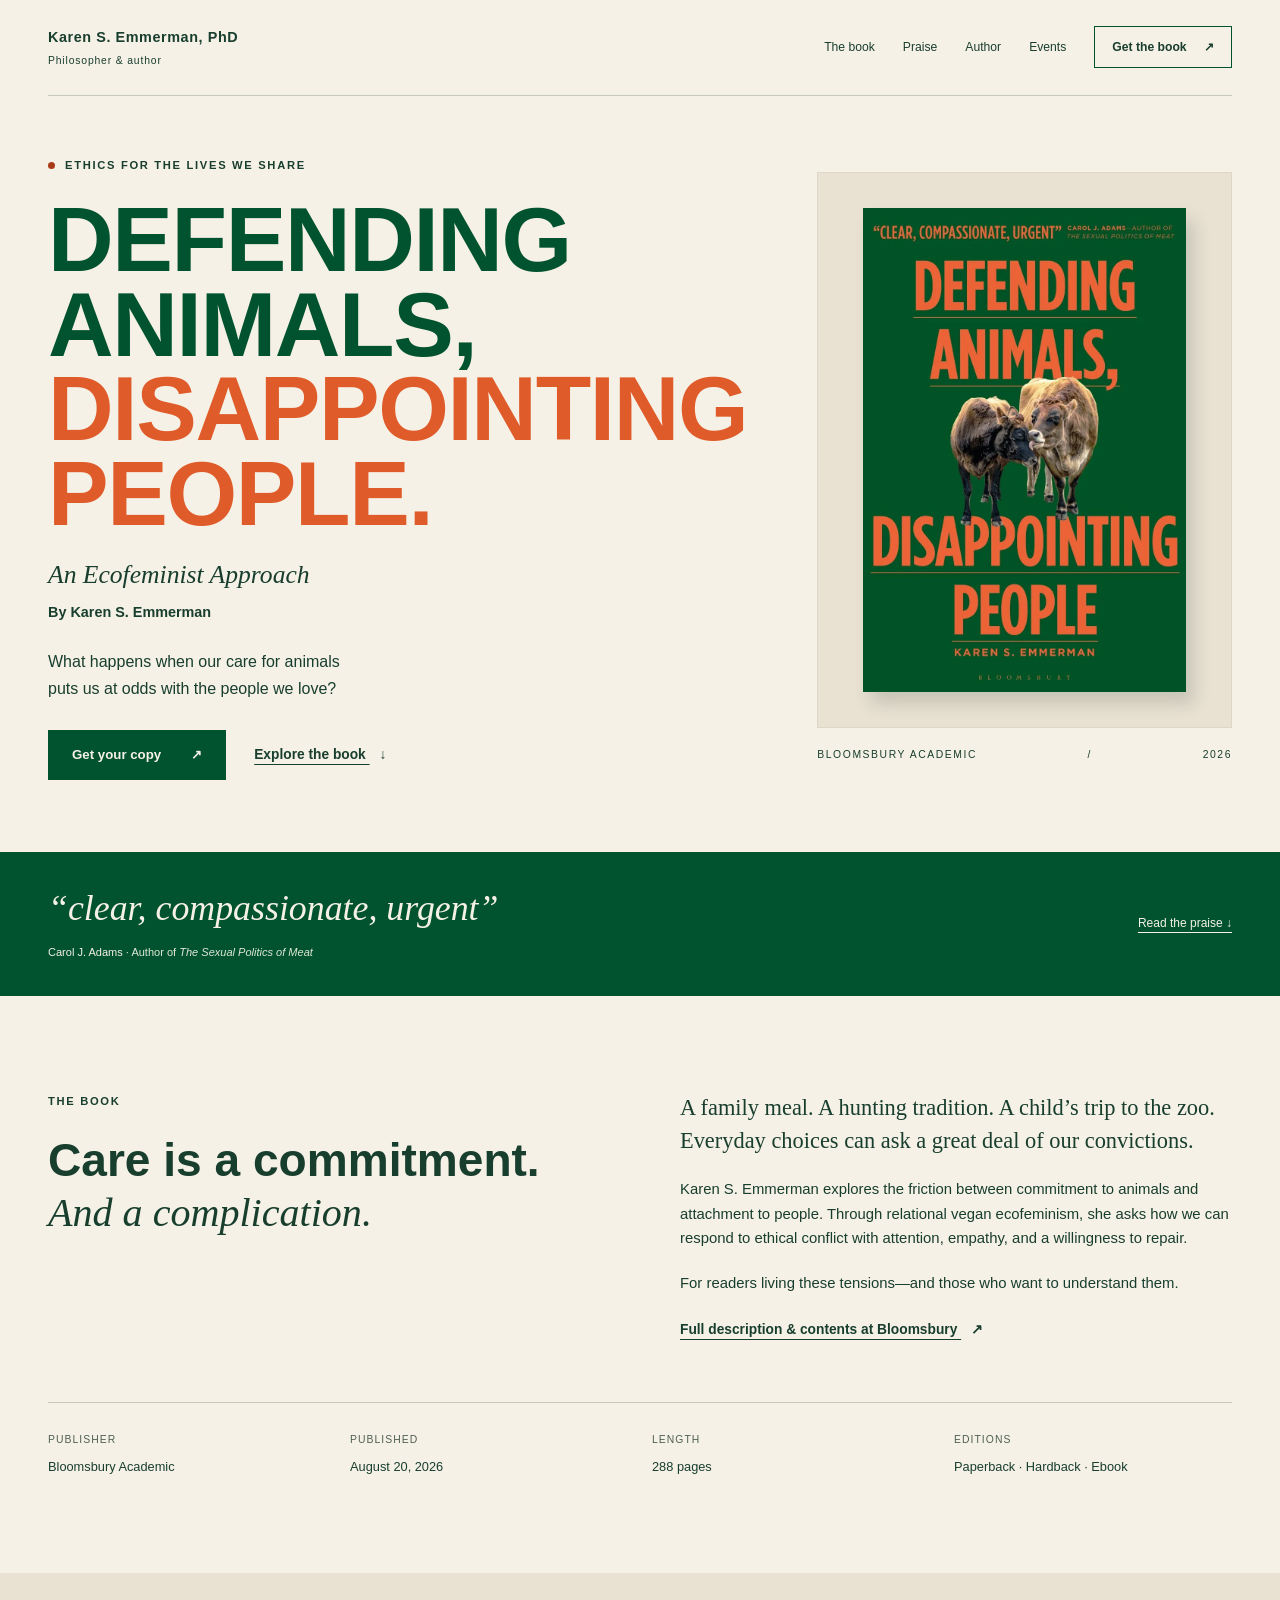
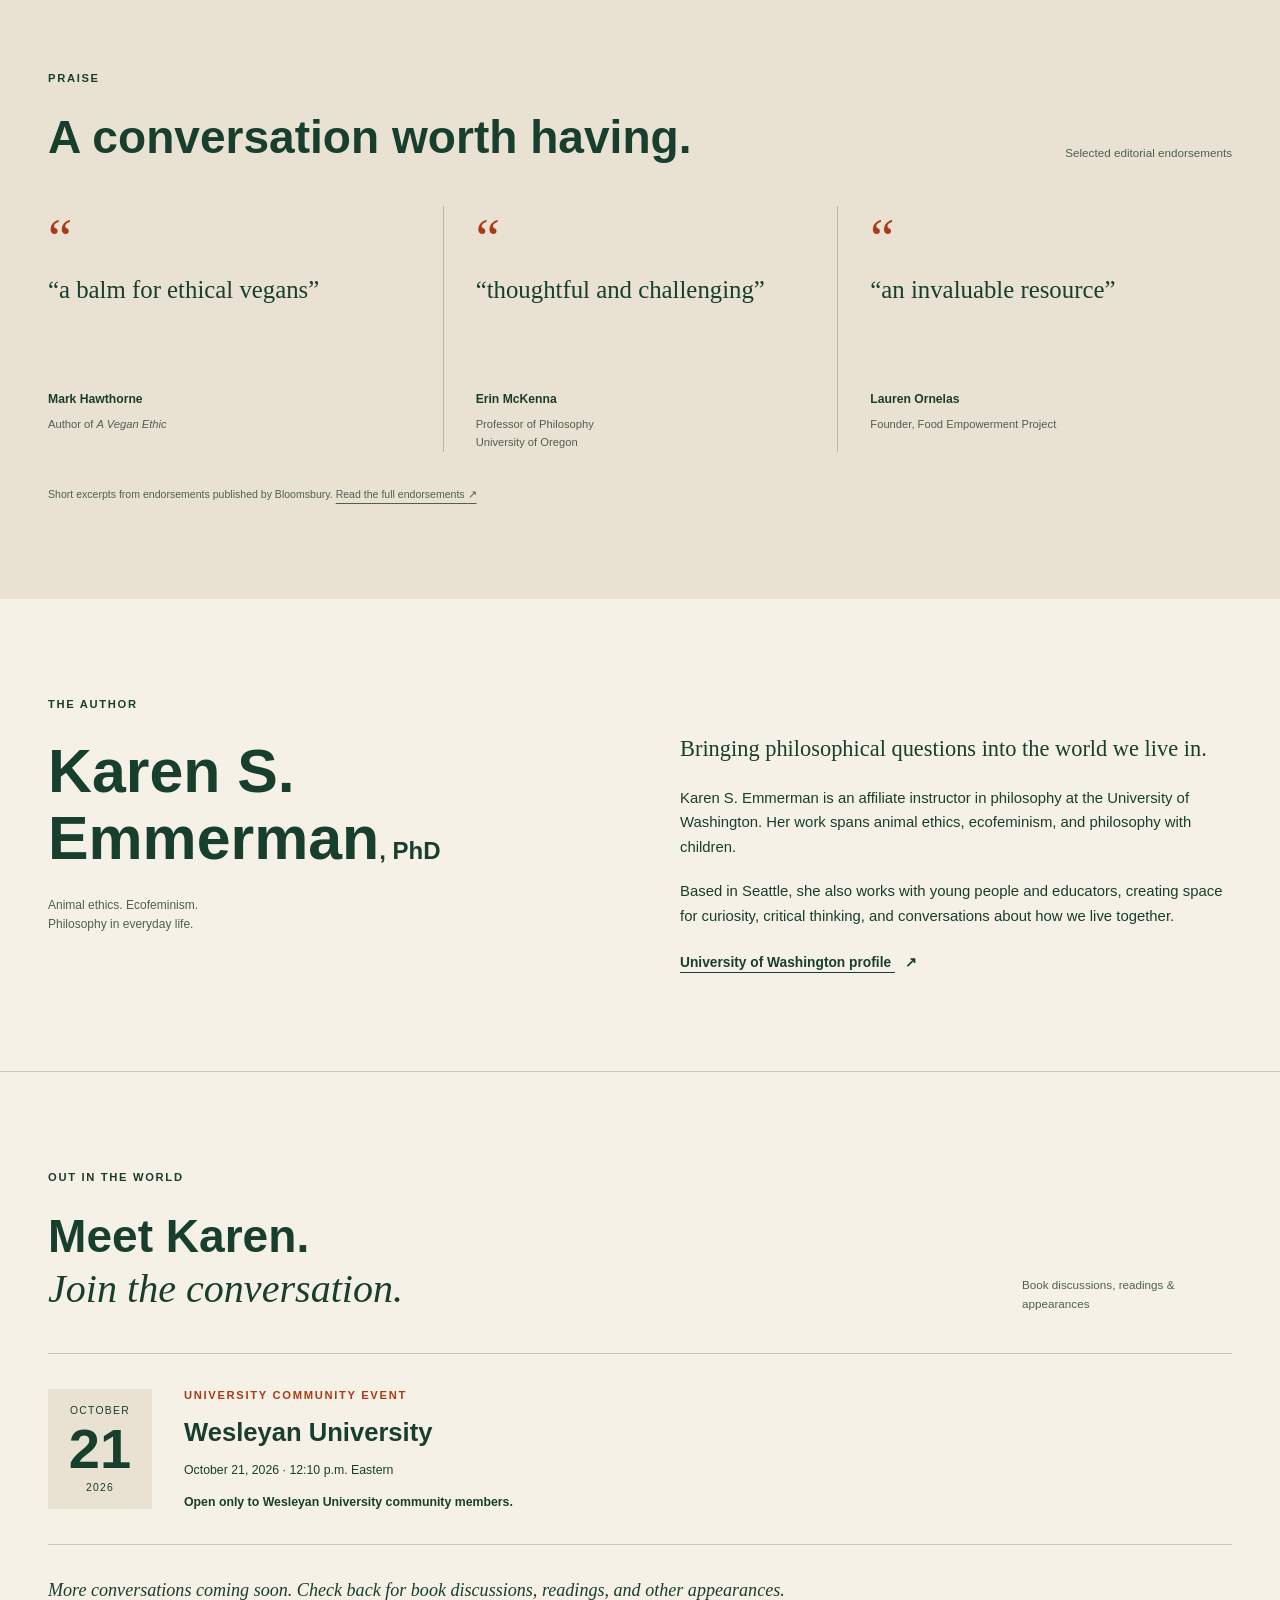
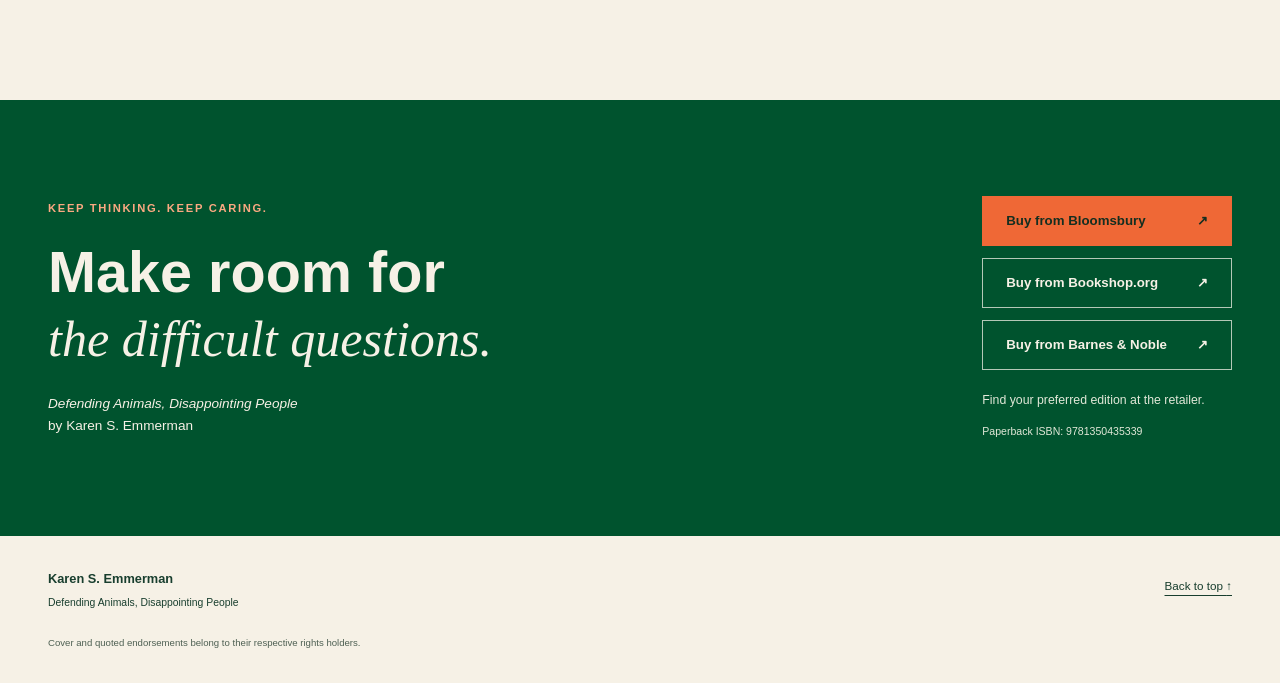
==== index.html @ 598ee252 "rename to  index.html" ====
<!DOCTYPE html>
<!-- saved from url=(0044)https://sensibleorbit.com/defending-animals/ -->
<html lang="en"><head><meta http-equiv="Content-Type" content="text/html; charset=UTF-8">
  
  <meta name="viewport" content="width=device-width, initial-scale=1">
  <meta name="robots" content="noindex, nofollow">
  <meta name="theme-color" content="#00532e">
  <meta name="description" content="Defending Animals, Disappointing People: An Ecofeminist Approach by Karen S. Emmerman. Explore the book, read the praise, and find upcoming author appearances.">
  <title>Defending Animals, Disappointing People — Karen S. Emmerman</title>
  <link rel="icon" href="data:,">
  <link rel="preconnect" href="https://fonts.googleapis.com/">
  <link rel="preconnect" href="https://fonts.gstatic.com/" crossorigin="">
  <link rel="stylesheet" href="./Defending Animals, Disappointing People — Karen S. Emmerman_files/css2">
  <link rel="stylesheet" href="./Defending Animals, Disappointing People — Karen S. Emmerman_files/book.css">
</head>
<body>
  <a class="skip-link" href="https://sensibleorbit.com/defending-animals/#main">Skip to content</a>
  <header class="masthead wrap">
    <a class="author-name" href="https://sensibleorbit.com/defending-animals/#top">Karen S. Emmerman, PhD<span>Philosopher &amp; author</span></a>
    <nav aria-label="Book navigation">
      <a href="https://sensibleorbit.com/defending-animals/#book">The book</a><a href="https://sensibleorbit.com/defending-animals/#praise">Praise</a><a href="https://sensibleorbit.com/defending-animals/#author">Author</a><a href="https://sensibleorbit.com/defending-animals/#events">Events</a>
      <a class="nav-buy" href="https://sensibleorbit.com/defending-animals/#buy">Get the book <span aria-hidden="true">↗</span></a>
    </nav>
  </header>
  <main id="main" tabindex="-1">
    <section class="hero wrap" id="top" aria-labelledby="book-title">
      <div class="hero-copy">
        <p class="eyebrow"><span aria-hidden="true"></span> Ethics for the lives we share</p>
        <h1 id="book-title">Defending<br>animals,<br><span>disappointing<br>people.</span></h1>
        <p class="subtitle">An Ecofeminist Approach</p>
        <p class="byline">By Karen S. Emmerman</p>
        <p class="hero-intro">What happens when our care for animals<br class="wide-only"> puts us at odds with the people we love?</p>
        <div class="actions"><a class="button" href="https://sensibleorbit.com/defending-animals/#buy">Get your copy <span aria-hidden="true">↗</span></a><a class="text-link" href="https://sensibleorbit.com/defending-animals/#book">Explore the book <span aria-hidden="true">↓</span></a></div>
      </div>
      <figure class="cover-stage">
        <div class="cover-surround"><img src="./Defending Animals, Disappointing People — Karen S. Emmerman_files/cover.jpg" alt="Book cover: two cows nuzzle beneath orange lettering on a deep green background." width="852" height="1278" fetchpriority="high"></div>
        <figcaption>Bloomsbury Academic <span aria-hidden="true">/</span> 2026</figcaption>
      </figure>
    </section>

    <section class="opening-quote" aria-label="Featured praise">
      <div class="wrap"><blockquote><p>“clear, compassionate, urgent”</p><footer>Carol J. Adams <span>· Author of <cite>The Sexual Politics of Meat</cite></span></footer></blockquote><a href="https://sensibleorbit.com/defending-animals/#praise">Read the praise <span aria-hidden="true">↓</span></a></div>
    </section>

    <section class="section wrap overview" id="book" aria-labelledby="overview-title">
      <div><p class="eyebrow">The book</p><h2 id="overview-title">Care is a commitment.<br><em>And a complication.</em></h2></div>
      <div class="overview-copy"><p class="lead">A family meal. A hunting tradition. A child’s trip to the zoo. Everyday choices can ask a great deal of our convictions.</p><p>Karen S. Emmerman explores the friction between commitment to animals and attachment to people. Through relational vegan ecofeminism, she asks how we can respond to ethical conflict with attention, empathy, and a willingness to repair.</p><p>For readers living these tensions—and those who want to understand them.</p><a class="text-link" href="https://www.bloomsbury.com/us/defending-animals-disappointing-people-9781350435346/">Full description &amp; contents at Bloomsbury <span aria-hidden="true">↗</span></a></div>
      <dl class="book-facts"><div><dt>Publisher</dt><dd>Bloomsbury Academic</dd></div><div><dt>Published</dt><dd>August 20, 2026</dd></div><div><dt>Length</dt><dd>288 pages</dd></div><div><dt>Editions</dt><dd>Paperback · Hardback · Ebook</dd></div></dl>
    </section>

    <section class="praise section" id="praise" aria-labelledby="praise-title">
      <div class="wrap"><div class="section-heading"><div><p class="eyebrow">Praise</p><h2 id="praise-title">A conversation worth having.</h2></div><p>Selected editorial endorsements</p></div>
        <div class="praise-grid">
          <figure><span class="quote-mark" aria-hidden="true">“</span><blockquote><p>“a balm for ethical vegans”</p></blockquote><figcaption><strong>Mark Hawthorne</strong><span>Author of <cite>A Vegan Ethic</cite></span></figcaption></figure>
          <figure><span class="quote-mark" aria-hidden="true">“</span><blockquote><p>“thoughtful and challenging”</p></blockquote><figcaption><strong>Erin McKenna</strong><span>Professor of Philosophy<br>University of Oregon</span></figcaption></figure>
          <figure><span class="quote-mark" aria-hidden="true">“</span><blockquote><p>“an invaluable resource”</p></blockquote><figcaption><strong>Lauren Ornelas</strong><span>Founder, Food Empowerment Project</span></figcaption></figure>
        </div>
        <p class="source-note">Short excerpts from endorsements published by Bloomsbury. <a href="https://www.bloomsbury.com/us/defending-animals-disappointing-people-9781350435346/">Read the full endorsements <span aria-hidden="true">↗</span></a></p>
      </div>
    </section>

    <section class="section wrap author-section" id="author" aria-labelledby="author-title">
      <div class="author-title"><p class="eyebrow">The author</p><h2 id="author-title">Karen S.<br>Emmerman<span>, PhD</span></h2><p>Animal ethics. Ecofeminism.<br>Philosophy in everyday life.</p></div>
      <div class="author-copy"><p class="lead">Bringing philosophical questions into the world we live in.</p><p>Karen S. Emmerman is an affiliate instructor in philosophy at the University of Washington. Her work spans animal ethics, ecofeminism, and philosophy with children.</p><p>Based in Seattle, she also works with young people and educators, creating space for curiosity, critical thinking, and conversations about how we live together.</p><a class="text-link" href="https://phil.washington.edu/people/karen-s-emmerman">University of Washington profile <span aria-hidden="true">↗</span></a></div>
    </section>

    <section class="events section" id="events" aria-labelledby="events-title">
      <div class="wrap"><div class="section-heading"><div><p class="eyebrow">Out in the world</p><h2 id="events-title">Meet Karen.<br><em>Join the conversation.</em></h2></div><p>Book discussions, readings &amp; appearances</p></div>
        <!-- Add verified upcoming appearances above this permanent message. Remove completed events and their source notes after their date; keep this section and message even when no events are listed. See docs/book-page.md. -->
        <article class="event-row" aria-labelledby="event-oct21-title">
          <time class="date-block" datetime="2026-10-21T12:10:00-04:00"><span>October</span><strong>21</strong><span>2026</span></time>
          <div class="event-copy"><p class="eyebrow">University community event</p><h3 id="event-oct21-title">Wesleyan University</h3><p>October 21, 2026 · 12:10 p.m. Eastern</p><p><strong>Open only to Wesleyan University community members.</strong></p></div>
        </article>
        <p class="events-follow">More conversations coming soon. Check back for book discussions, readings, and other appearances.</p>
      </div>
    </section>

    <section class="buy section" id="buy" aria-labelledby="buy-title"><div class="wrap buy-inner"><div><p class="eyebrow">Keep thinking. Keep caring.</p><h2 id="buy-title">Make room for<br><em>the difficult questions.</em></h2><p><cite>Defending Animals, Disappointing People</cite><br>by Karen S. Emmerman</p></div><div class="buy-options"><a class="button button-orange" href="https://www.bloomsbury.com/us/defending-animals-disappointing-people-9781350435339/">Buy from Bloomsbury <span aria-hidden="true">↗</span></a><a class="button button-retailer" href="https://bookshop.org/p/books/defending-animals-disappointing-people/f3b79b08ce1583c4">Buy from Bookshop.org <span aria-hidden="true">↗</span></a><a class="button button-retailer" href="https://www.barnesandnoble.com/w/defending-animals-disappointing-people-karen-s-emmerman/1148937877?ean=9781350435339">Buy from Barnes &amp; Noble <span aria-hidden="true">↗</span></a><p>Find your preferred edition at the retailer.</p><p class="isbn">Paperback ISBN: 9781350435339</p></div></div></section>
  </main>
  <footer class="footer wrap"><p>Karen S. Emmerman <span>Defending Animals, Disappointing People</span></p><a href="https://sensibleorbit.com/defending-animals/#top">Back to top <span aria-hidden="true">↑</span></a><small>Cover and quoted endorsements belong to their respective rights holders.</small></footer>


</body></html>
---- Defending Animals, Disappointing People — Karen S. Emmerman_files/book.css ----
:root{--forest:#00532e;--ink:#183e2e;--orange:#ef6836;--title-orange:#df5c2a;--rust:#a93b18;--paper:#f6f1e6;--sand:#e9e2d3;--muted:#4e6053;--line:#c6c9b9;--display:'Barlow Condensed','Arial Narrow',Impact,sans-serif;--body:'DM Sans',Arial,sans-serif}
*{box-sizing:border-box}html{scroll-behavior:smooth;scroll-padding-top:24px}body{margin:0;background:var(--paper);color:var(--ink);font:16px/1.65 var(--body)}a{color:inherit;text-underline-offset:5px}a:hover{text-decoration-thickness:2px}a:focus-visible{outline:3px solid var(--rust);outline-offset:6px}.buy a:focus-visible{outline-color:var(--paper)}img{max-width:100%;height:auto;display:block}p,figure,blockquote{margin:0}p+p{margin-top:20px}h1,h2,h3{margin:0;line-height:1.08}h2{font:600 clamp(2.1rem,3.6vw,3.25rem)/1.1 var(--display)}h2 em{font:italic .87em/1.2 Georgia,serif}h3{font:600 1.6rem/1.2 var(--display)}.wrap{width:min(1184px,calc(100% - 96px));margin-inline:auto}.section{padding-block:96px}.eyebrow{font-size:.7rem;font-weight:700;letter-spacing:.15em;text-transform:uppercase}.eyebrow+h2{margin-top:24px}.text-link{font-size:.86rem;font-weight:600}.text-link span{display:inline-block;margin-left:10px}.skip-link{position:absolute;z-index:10;top:12px;left:16px;transform:translateY(-200%);background:var(--paper);padding:12px 20px}.skip-link:focus{transform:none}.masthead{display:flex;justify-content:space-between;align-items:center;gap:24px;padding-block:26px;border-bottom:1px solid var(--line)}.author-name{text-decoration:none;font-size:.9rem;font-weight:700;letter-spacing:.04em}.author-name span{display:block;font-size:.65rem;font-weight:400;letter-spacing:.08em;margin-top:2px}.masthead nav{display:flex;align-items:center;gap:28px;font-size:.76rem}.masthead nav a{text-decoration:none;padding-block:10px}.masthead nav a:hover{text-decoration:underline}.masthead nav .nav-buy{border:1px solid var(--forest);padding:10px 17px;font-weight:700}.nav-buy span{margin-left:14px}.hero{display:grid;grid-template-columns:1.18fr 1fr;align-items:center;gap:70px;padding-block:60px 72px}.hero .eyebrow{display:flex;align-items:center;gap:10px;margin-bottom:24px}.hero .eyebrow span{height:7px;width:7px;background:var(--rust);border-radius:50%}h1{color:var(--forest);font:700 clamp(3.75rem,7.1vw,6.25rem)/.93 var(--display);text-transform:uppercase;letter-spacing:-.015em}h1 span{color:var(--title-orange)}.subtitle{font:italic 1.6rem/1.25 Georgia,serif;margin-top:23px}.byline{margin-top:10px;font-size:.9rem;font-weight:600}.hero-intro{font-size:1rem;margin-top:24px}.actions{display:flex;align-items:center;gap:28px;margin-top:28px;flex-wrap:wrap}.button{display:inline-flex;justify-content:center;align-items:center;gap:30px;min-height:50px;padding:13px 23px;background:var(--forest);color:var(--paper);font-size:.83rem;font-weight:600;text-decoration:none;border:1px solid var(--forest)}.button:hover{background:var(--ink);text-decoration:underline}.cover-stage{margin:0;align-self:center}.cover-surround{padding:35px 45px;background:var(--sand);border:1px solid #ded7c7}.cover-surround img{width:100%;box-shadow:8px 12px 16px #1b312429}.cover-stage figcaption{display:flex;justify-content:space-between;margin-top:18px;font-size:.65rem;text-transform:uppercase;letter-spacing:.15em}.opening-quote{background:var(--forest);color:var(--paper);padding-block:35px}.opening-quote .wrap{display:flex;justify-content:space-between;align-items:center;gap:32px}.opening-quote blockquote p{font:italic clamp(1.7rem,2.8vw,2.45rem)/1.2 Georgia,serif}.opening-quote footer{font-size:.69rem;margin-top:13px}.opening-quote footer span{color:#e1e8d8}.opening-quote a{font-size:.75rem;white-space:nowrap}.opening-quote a:focus-visible{outline-color:var(--orange)}.overview{display:grid;grid-template-columns:1fr 1fr;gap:48px 80px}.overview-copy,.author-copy{max-width:560px;font-size:.93rem}.lead{font:1.4rem/1.45 Georgia,serif}.overview-copy .text-link,.author-copy .text-link{display:inline-block;margin-top:24px}.book-facts{grid-column:1/-1;margin:12px 0 0;padding-top:28px;border-top:1px solid var(--line);display:grid;grid-template-columns:repeat(4,1fr);gap:24px}.book-facts dt{font-size:.65rem;letter-spacing:.1em;text-transform:uppercase;color:var(--muted)}.book-facts dd{margin:8px 0 0;font-size:.8rem}.praise{background:var(--sand)}.section-heading{display:flex;justify-content:space-between;align-items:end;gap:30px}.section-heading>p{font-size:.73rem;max-width:210px;color:var(--muted)}.praise-grid{display:grid;grid-template-columns:repeat(3,1fr);margin-top:44px}.praise-grid figure{padding:0 32px;border-left:1px solid #b4baa8}.praise-grid figure:first-child{padding-left:0;border-left:0}.praise-grid figure:last-child{padding-right:0}.quote-mark{display:block;color:var(--rust);font:3.4rem/.8 Georgia,serif;margin:12px 0}.praise-grid blockquote{font:1.55rem/1.3 Georgia,serif;min-height:90px}.praise-grid figcaption{margin-top:25px;font-size:.76rem}.praise-grid figcaption span{display:block;font-size:.7rem;margin-top:6px;color:var(--muted)}.source-note{font-size:.66rem;color:var(--muted);margin-top:34px;max-width:860px}.author-section{display:grid;grid-template-columns:1fr 1fr;gap:80px}.author-title h2{font-size:3.8rem}.author-title h2 span{font-size:1.5rem}.author-title>p:last-child{font-size:.75rem;margin-top:24px;color:var(--muted)}.author-copy{padding-top:38px}.events{border-top:1px solid var(--line)}.event-row{display:grid;grid-template-columns:104px 1fr auto;align-items:center;gap:32px;border-block:1px solid var(--line);padding-block:32px;margin-top:40px}.date-block{text-align:center;background:var(--sand);padding:16px 10px;display:flex;flex-direction:column;line-height:1.15}.date-block span{font-size:.65rem;text-transform:uppercase;letter-spacing:.12em}.date-block strong{font:600 3.5rem/1.15 var(--display)}.event-copy .eyebrow{color:var(--rust);margin-bottom:12px}.event-copy p:not(.eyebrow){font-size:.77rem;margin-top:12px}.button-outline{background:transparent;color:var(--forest)}.button-outline:hover{color:var(--paper)}.events-follow{font:italic 1.13rem/1.5 Georgia,serif;margin-top:32px}.buy{background:var(--forest);color:var(--paper)}.buy-inner{display:grid;grid-template-columns:1.3fr 1fr;gap:60px;align-items:center}.buy .eyebrow{color:#fba982}.buy h2{font-size:clamp(2.8rem,4.5vw,4rem)}.buy h2+p{font-size:.85rem;margin-top:24px}.buy-options{justify-self:end}.button-orange{background:var(--orange);border-color:var(--orange);color:#142e20}.button-orange:hover{background:#f58359;color:#142e20}.buy-options p{font-size:.77rem;margin-top:20px;color:#e1e8d8}.buy-options .isbn{font-size:.66rem}.footer{padding-block:32px;display:flex;justify-content:space-between;align-items:start;gap:24px;flex-wrap:wrap}.footer>p{font-size:.8rem;font-weight:600}.footer>p span{display:block;font-size:.65rem;font-weight:400;margin-top:5px}.footer>a{font-size:.73rem;padding-block:8px}.footer small{flex-basis:100%;font-size:.6rem;color:var(--muted)}
@media(min-width:1500px){.hero{gap:110px}.cover-surround{padding:40px 48px}}
@media(max-width:1000px){.wrap{width:calc(100% - 64px)}.hero{gap:40px}h1{font-size:clamp(3.7rem,7.5vw,5.6rem)}.cover-surround{padding:24px}.masthead nav{gap:20px}.section{padding-block:72px}.event-row{grid-template-columns:88px 1fr}.event-row>.button{grid-column:2;justify-self:start}.overview,.author-section{gap:40px}.praise-grid figure{padding-inline:22px}.praise-grid blockquote{font-size:1.3rem}}
@media(max-width:680px){.wrap{width:calc(100% - 40px)}.masthead{align-items:start;flex-direction:column;gap:16px;padding-block:20px}.masthead nav{width:100%;gap:0;justify-content:space-between;flex-wrap:wrap;font-size:.7rem}.masthead nav .nav-buy{padding:8px 10px}.nav-buy span{margin-left:5px}.hero{grid-template-columns:1fr;padding-block:36px 40px;gap:40px}.hero .eyebrow{font-size:.6rem}h1{font-size:clamp(3.65rem,13.2vw,5.8rem)}.subtitle{font-size:1.4rem}.hero-intro{font-size:.93rem}.wide-only{display:none}.actions{gap:20px}.cover-stage{width:min(100%,380px);justify-self:center}.cover-surround{padding:28px 38px}.opening-quote .wrap{flex-direction:column;align-items:start;gap:20px}.opening-quote footer span{display:block;margin-top:4px}.section{padding-block:55px}.overview,.author-section{grid-template-columns:1fr;gap:28px}.book-facts{grid-template-columns:1fr 1fr;gap:24px 18px}.section-heading{display:block}.section-heading>p{margin-top:20px;max-width:none}.praise-grid{grid-template-columns:1fr;margin-top:30px}.praise-grid figure,.praise-grid figure:first-child,.praise-grid figure:last-child{border-left:0;border-bottom:1px solid #b4baa8;padding:26px 0}.praise-grid figure:last-child{border-bottom:0}.praise-grid blockquote{min-height:0;font-size:1.55rem}.praise-grid figcaption{margin-top:16px}.source-note{margin-top:24px}.author-title h2{font-size:3.5rem}.author-copy{padding-top:0}.event-row{grid-template-columns:64px 1fr;gap:20px;padding-block:24px;margin-top:30px}.date-block{align-self:start;padding:12px 4px}.date-block strong{font-size:2.6rem}.date-block span{font-size:.6rem}.event-copy .eyebrow{font-size:.59rem}.event-copy h3{font-size:1.5rem}.event-row>.button{grid-column:1/-1;justify-self:stretch}.buy-inner{grid-template-columns:1fr;gap:32px}.buy-options{justify-self:start}.buy h2{font-size:2.8rem}.footer{gap:20px}.footer>p span{max-width:230px}.button{gap:20px}}
@media(max-width:680px){.hero>*{min-width:0}h1{font-size:clamp(2.9rem,12vw,5.1rem)}.masthead nav{justify-content:flex-start;gap:4px 20px}.masthead nav a{min-height:44px;display:inline-flex;align-items:center}.masthead nav .nav-buy{margin-left:auto}}
@media(prefers-reduced-motion:reduce){html{scroll-behavior:auto}}
.buy-options{display:flex;flex-direction:column;align-items:stretch;gap:12px;max-width:100%}.buy-options .button{justify-content:space-between}.buy-options p{margin-top:8px}.button-retailer{background:transparent;border-color:#b4c8b7;color:var(--paper)}.button-retailer:hover{background:#164c35}.buy-options .isbn{margin-top:0}
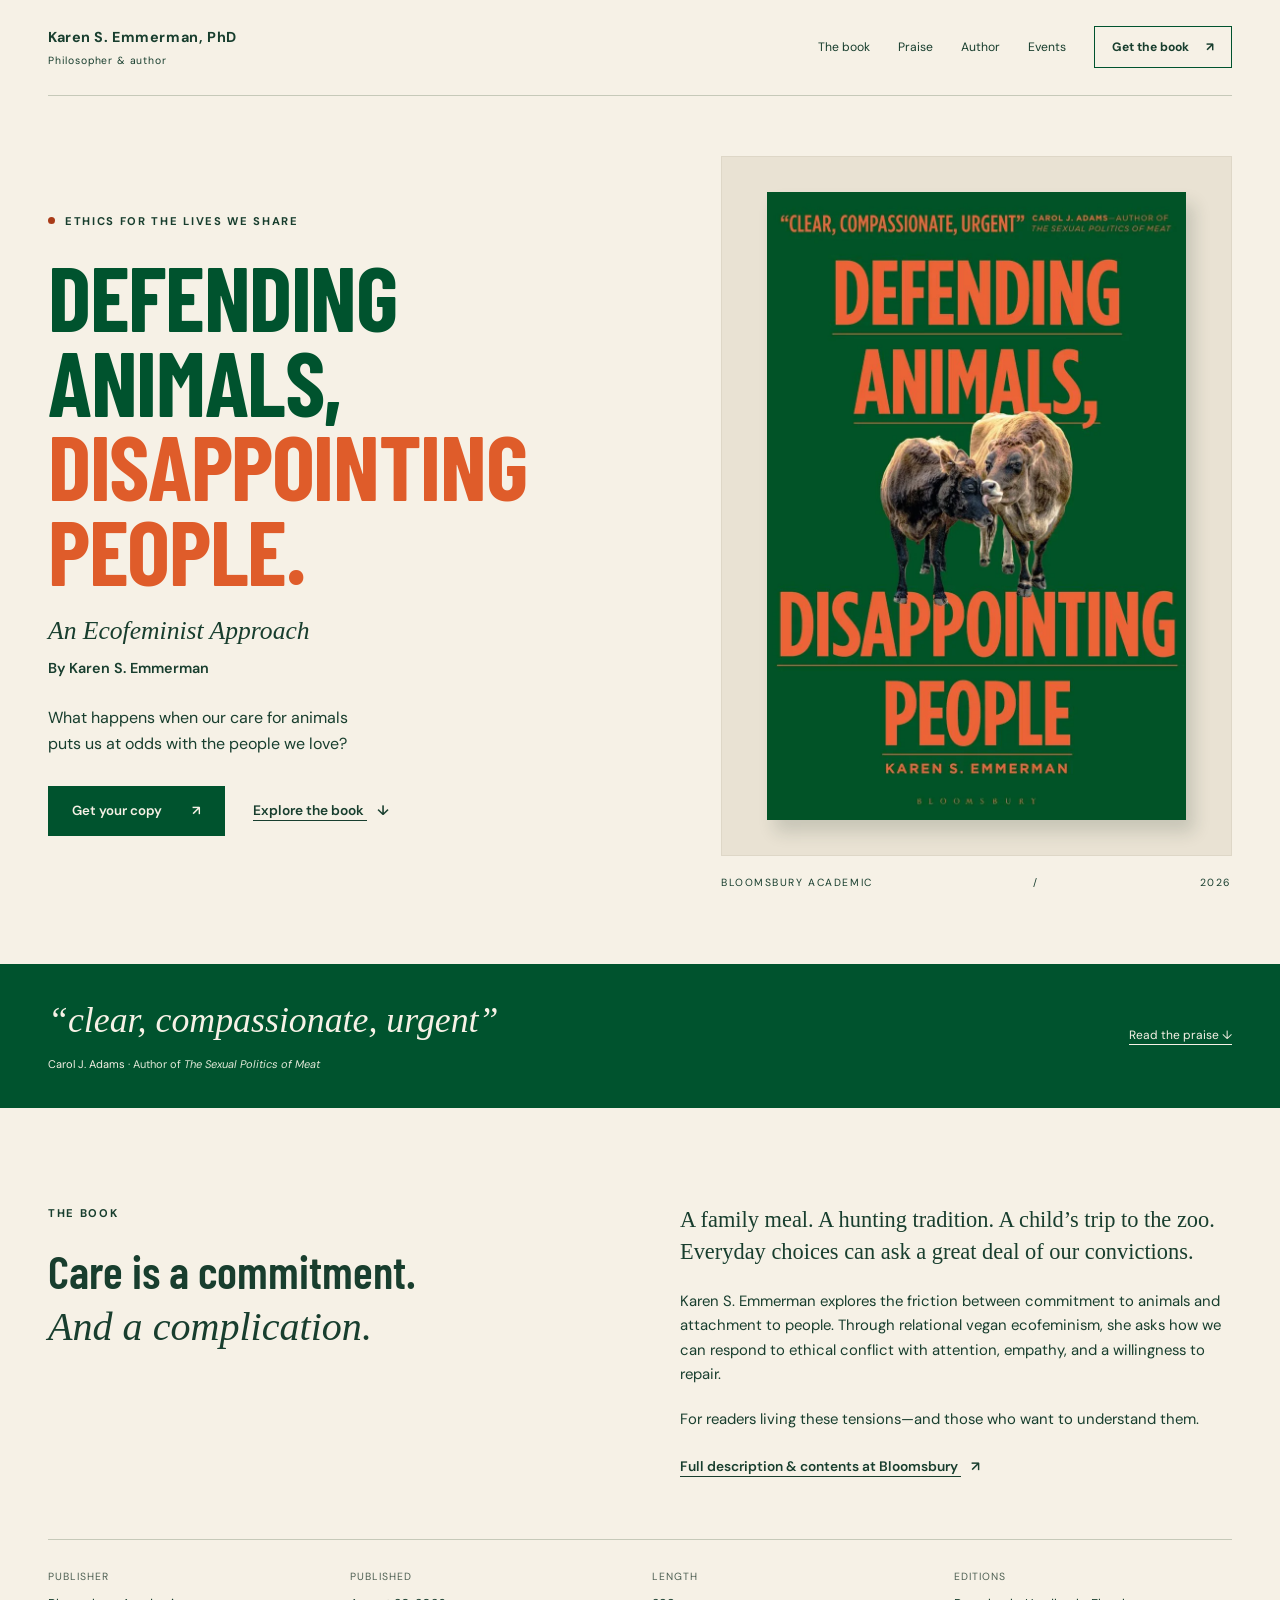
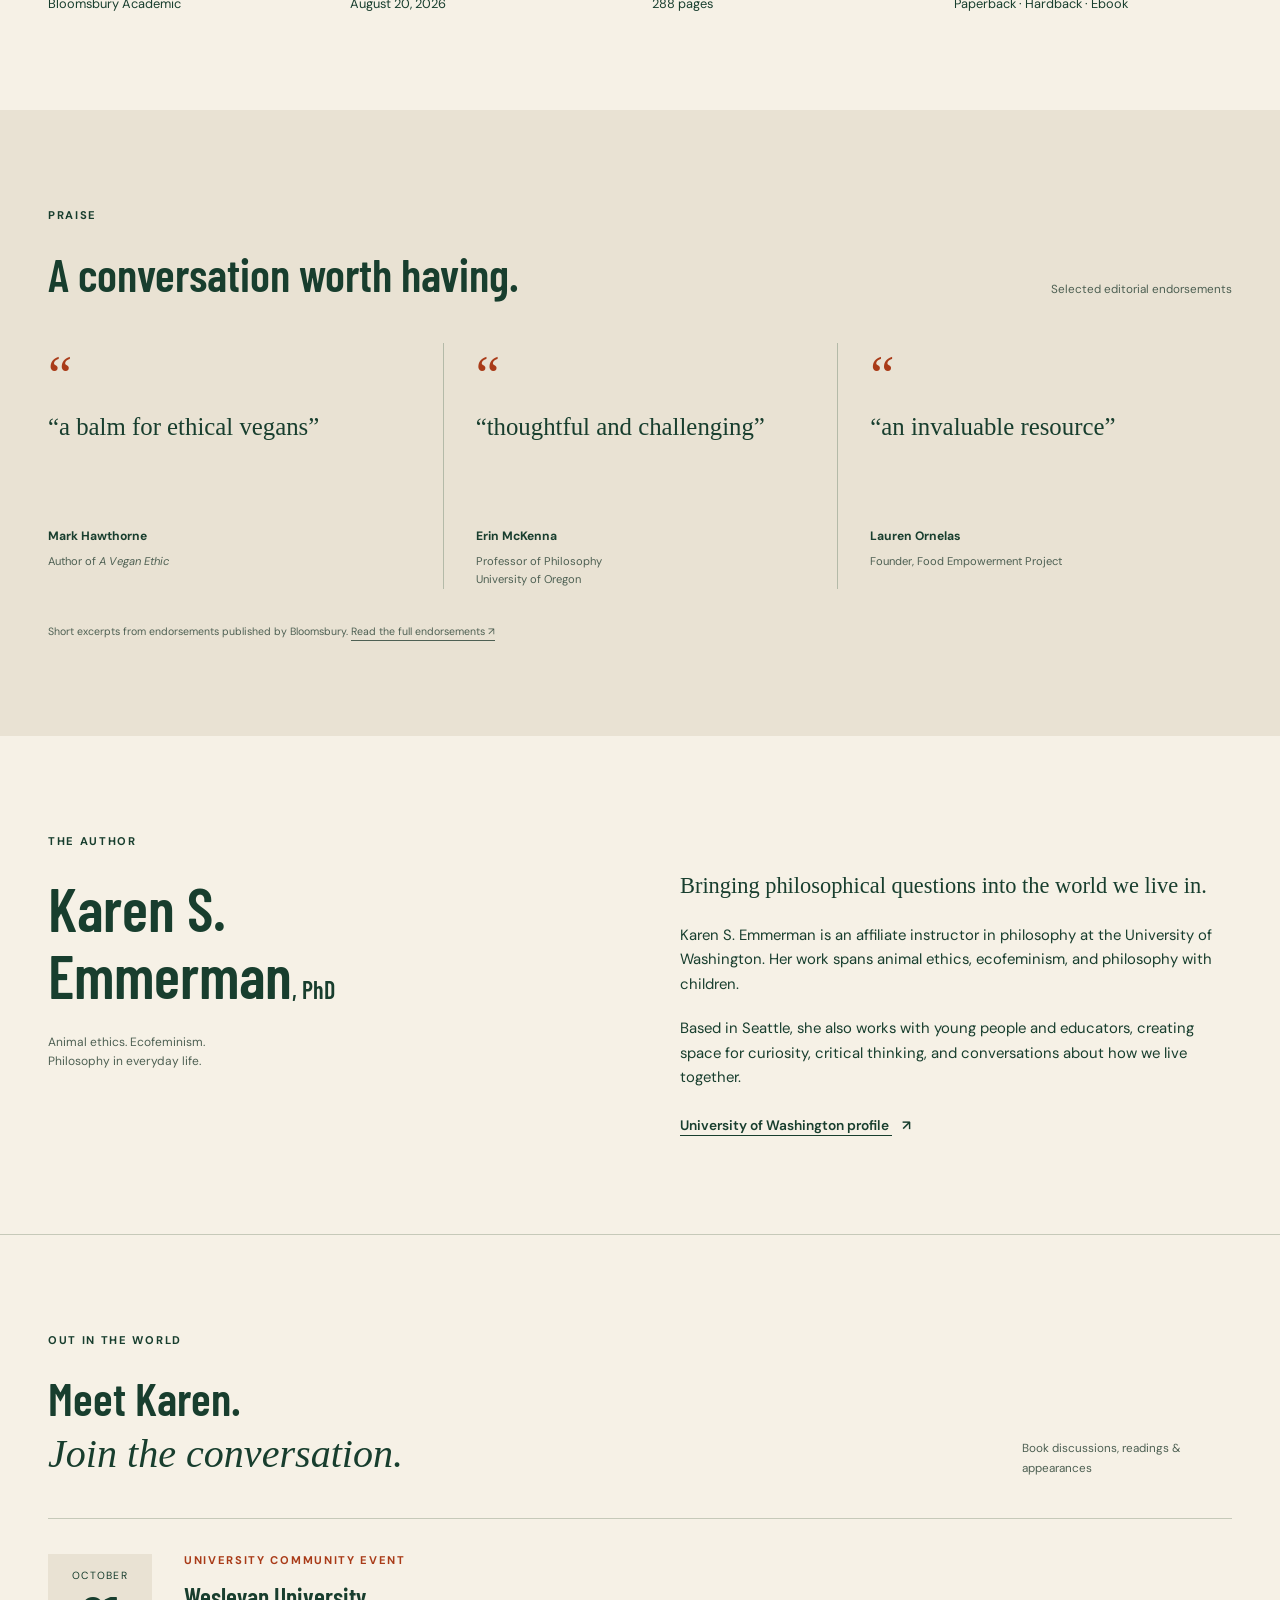
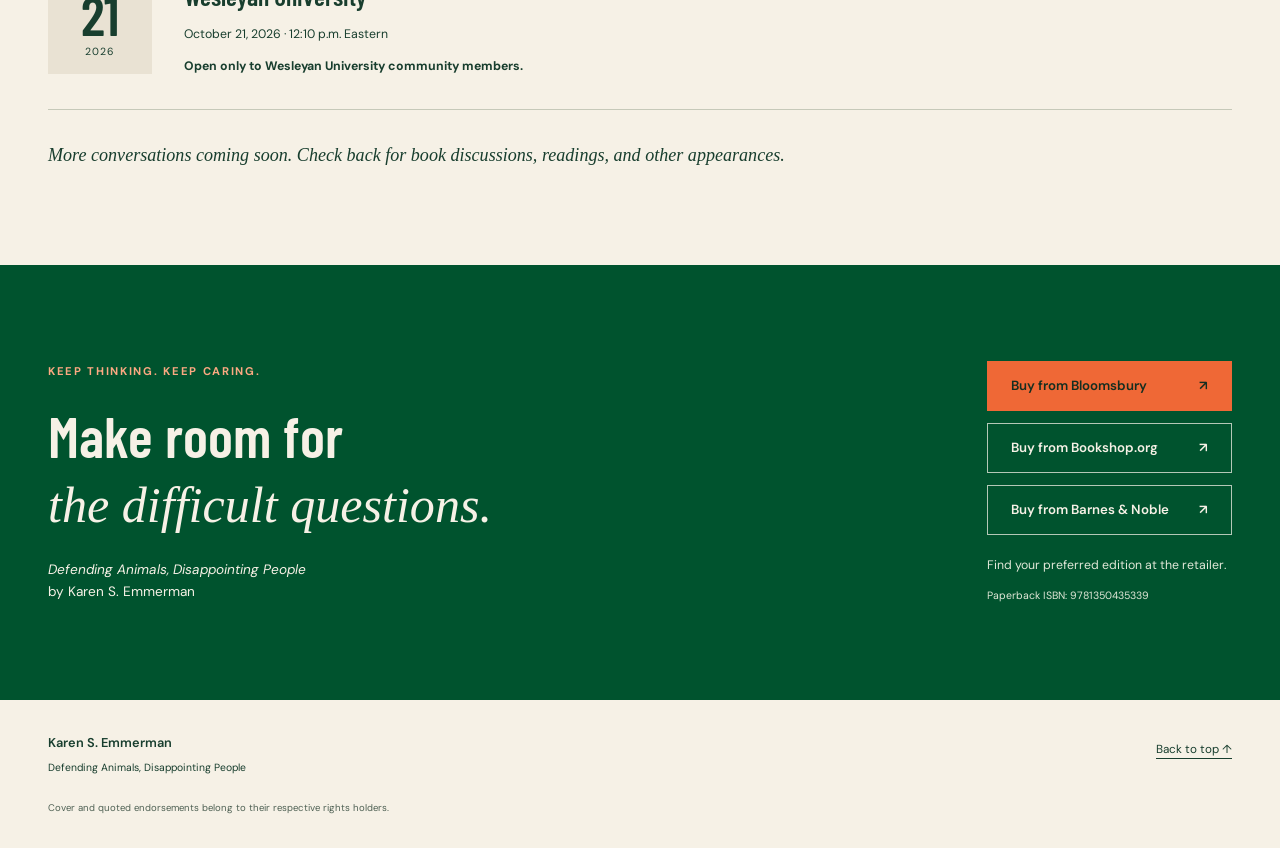
==== commit f0c2bf21: "fix font" ====
--- a/index.html
+++ b/index.html
@@ -10,7 +10,7 @@
   <link rel="icon" href="data:,">
   <link rel="preconnect" href="https://fonts.googleapis.com/">
   <link rel="preconnect" href="https://fonts.gstatic.com/" crossorigin="">
-  <link rel="stylesheet" href="./Defending Animals, Disappointing People — Karen S. Emmerman_files/css2">
+  <link rel="stylesheet" href="https://fonts.googleapis.com/css2?family=Barlow+Condensed:wght@600;700&amp;family=DM+Sans:wght@400;500;600;700&amp;display=swap">
   <link rel="stylesheet" href="./Defending Animals, Disappointing People — Karen S. Emmerman_files/book.css">
 </head>
 <body>
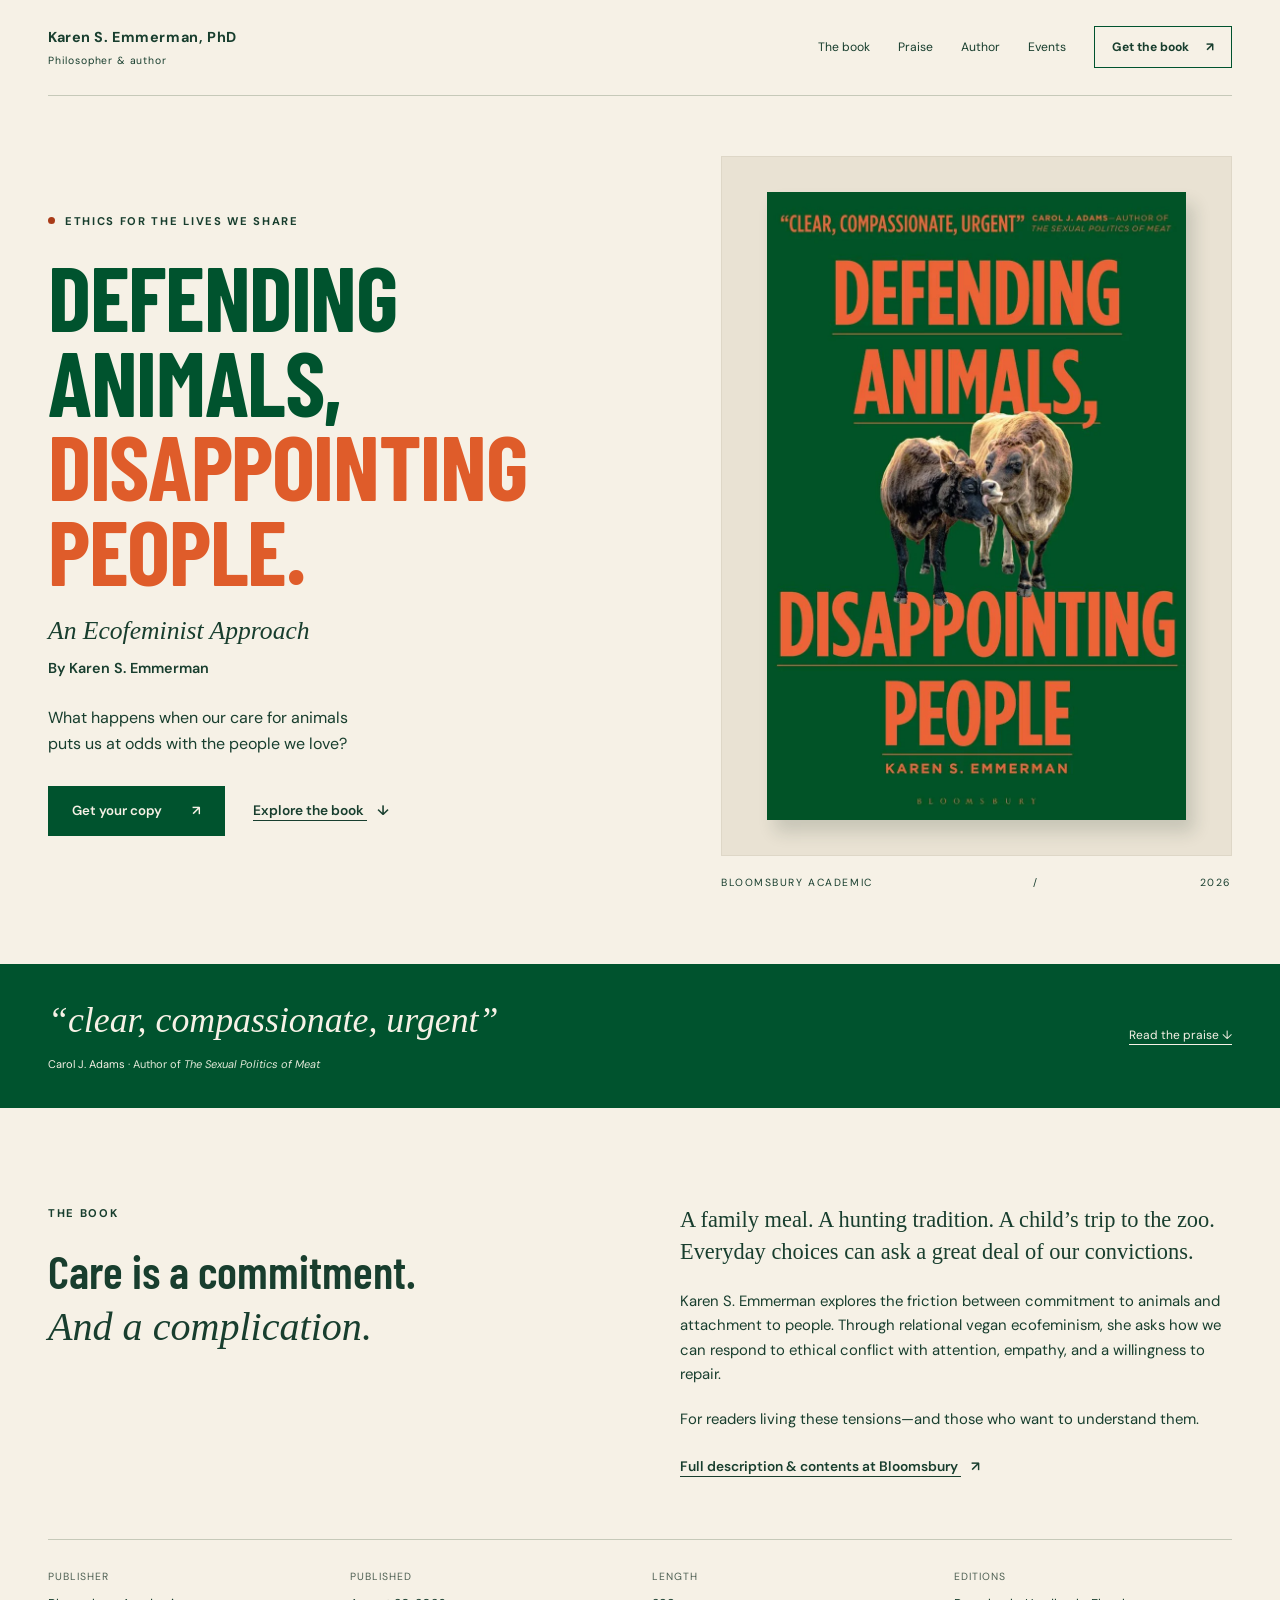
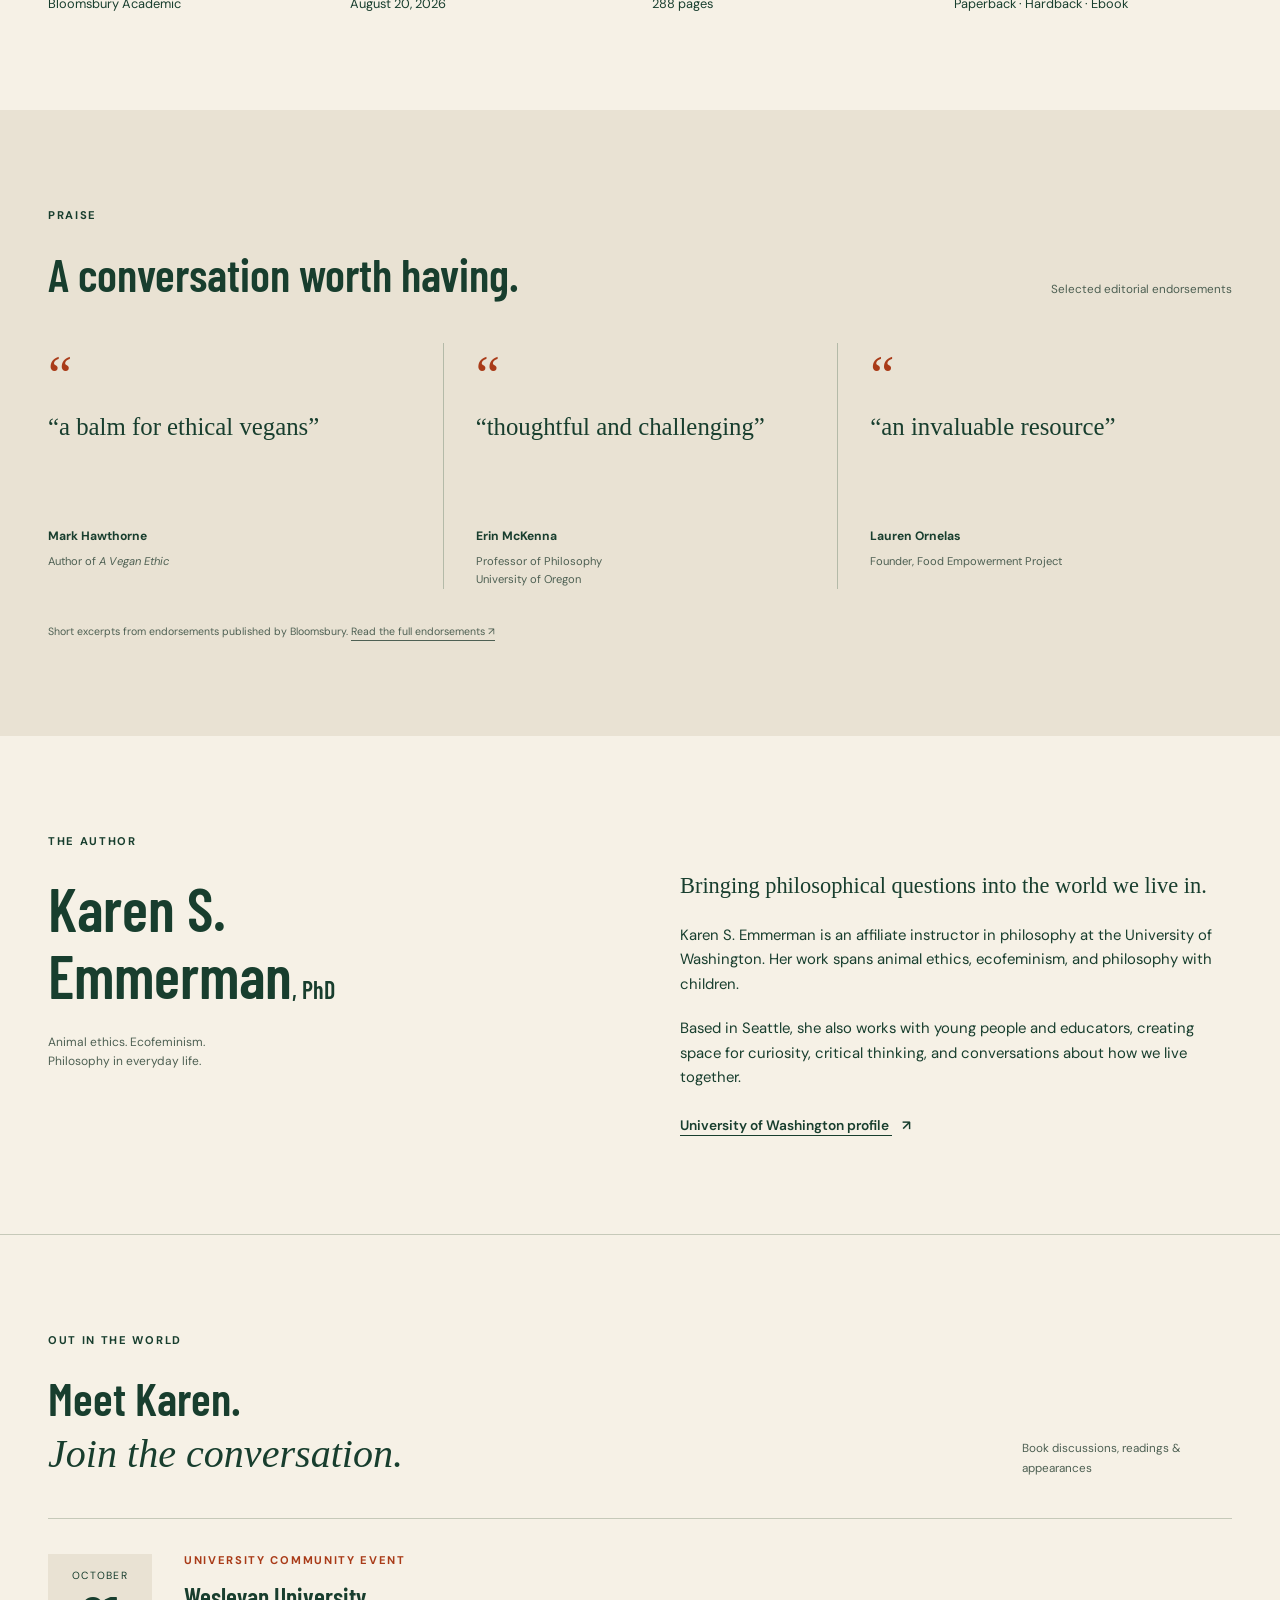
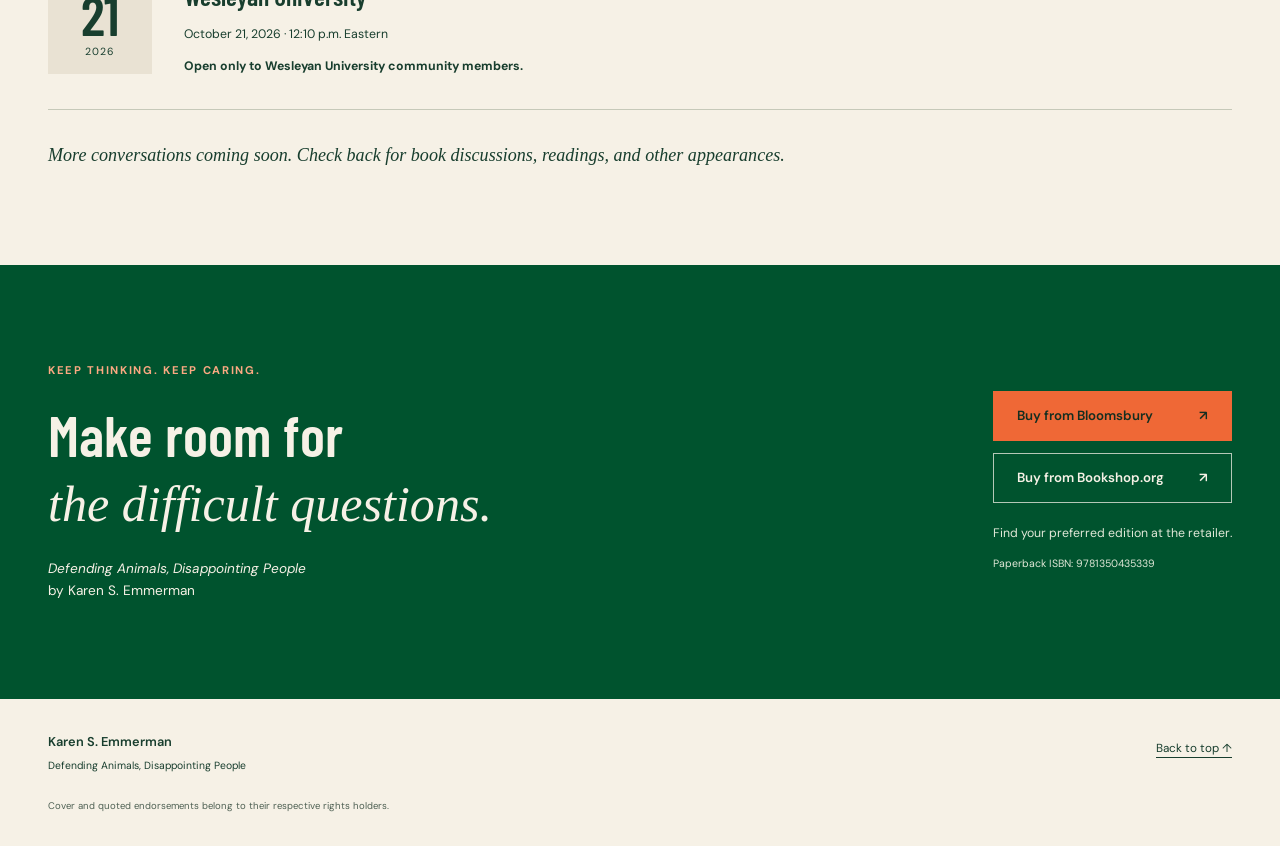
==== commit f32a0130: "Update index.html" ====
--- a/index.html
+++ b/index.html
@@ -75,9 +75,42 @@
       </div>
     </section>
 
-    <section class="buy section" id="buy" aria-labelledby="buy-title"><div class="wrap buy-inner"><div><p class="eyebrow">Keep thinking. Keep caring.</p><h2 id="buy-title">Make room for<br><em>the difficult questions.</em></h2><p><cite>Defending Animals, Disappointing People</cite><br>by Karen S. Emmerman</p></div><div class="buy-options"><a class="button button-orange" href="https://www.bloomsbury.com/us/defending-animals-disappointing-people-9781350435339/">Buy from Bloomsbury <span aria-hidden="true">↗</span></a><a class="button button-retailer" href="https://bookshop.org/p/books/defending-animals-disappointing-people/f3b79b08ce1583c4">Buy from Bookshop.org <span aria-hidden="true">↗</span></a><a class="button button-retailer" href="https://www.barnesandnoble.com/w/defending-animals-disappointing-people-karen-s-emmerman/1148937877?ean=9781350435339">Buy from Barnes &amp; Noble <span aria-hidden="true">↗</span></a><p>Find your preferred edition at the retailer.</p><p class="isbn">Paperback ISBN: 9781350435339</p></div></div></section>
-  </main>
-  <footer class="footer wrap"><p>Karen S. Emmerman <span>Defending Animals, Disappointing People</span></p><a href="https://sensibleorbit.com/defending-animals/#top">Back to top <span aria-hidden="true">↑</span></a><small>Cover and quoted endorsements belong to their respective rights holders.</small></footer>
+        
+<section class="buy section" id="buy" aria-labelledby="buy-title">
+	<div class="wrap buy-inner">
+		<div>
+			<p class="eyebrow">Keep thinking. Keep caring.</p>
+			<h2 id="buy-title">Make room for
+				<br>
+					<em>the difficult questions.</em>
+				</h2>
+				<p>
+					<cite>Defending Animals, Disappointing People</cite>
+					<br>by Karen S. Emmerman
+					</p>
+				</div>
+				<div class="buy-options">
+					<a class="button button-orange" href="https://www.bloomsbury.com/us/defending-animals-disappointing-people-9781350435339/">Buy from Bloomsbury 
+						<span aria-hidden="true">↗</span>
+					</a>
+					<a class="button button-retailer" href="https://bookshop.org/p/books/defending-animals-disappointing-people/f3b79b08ce1583c4">Buy from Bookshop.org 
+						<span aria-hidden="true">↗</span>
+					</a>
+					<p>Find your preferred edition at the retailer.</p>
+					<p class="isbn">Paperback ISBN: 9781350435339</p>
+				</div>
+			</div>
+		</section>
 
+   </main>
+  <footer class="footer wrap">
+  	<p>Karen S. Emmerman 
+  		<span>Defending Animals, Disappointing People</span>
+  	</p>
+  	<a href="https://sensibleorbit.com/defending-animals/#top">Back to top 
+  		<span aria-hidden="true">↑</span>
+  	</a>
+  	<small>Cover and quoted endorsements belong to their respective rights holders.</small>
+  </footer>
 
 </body></html>
